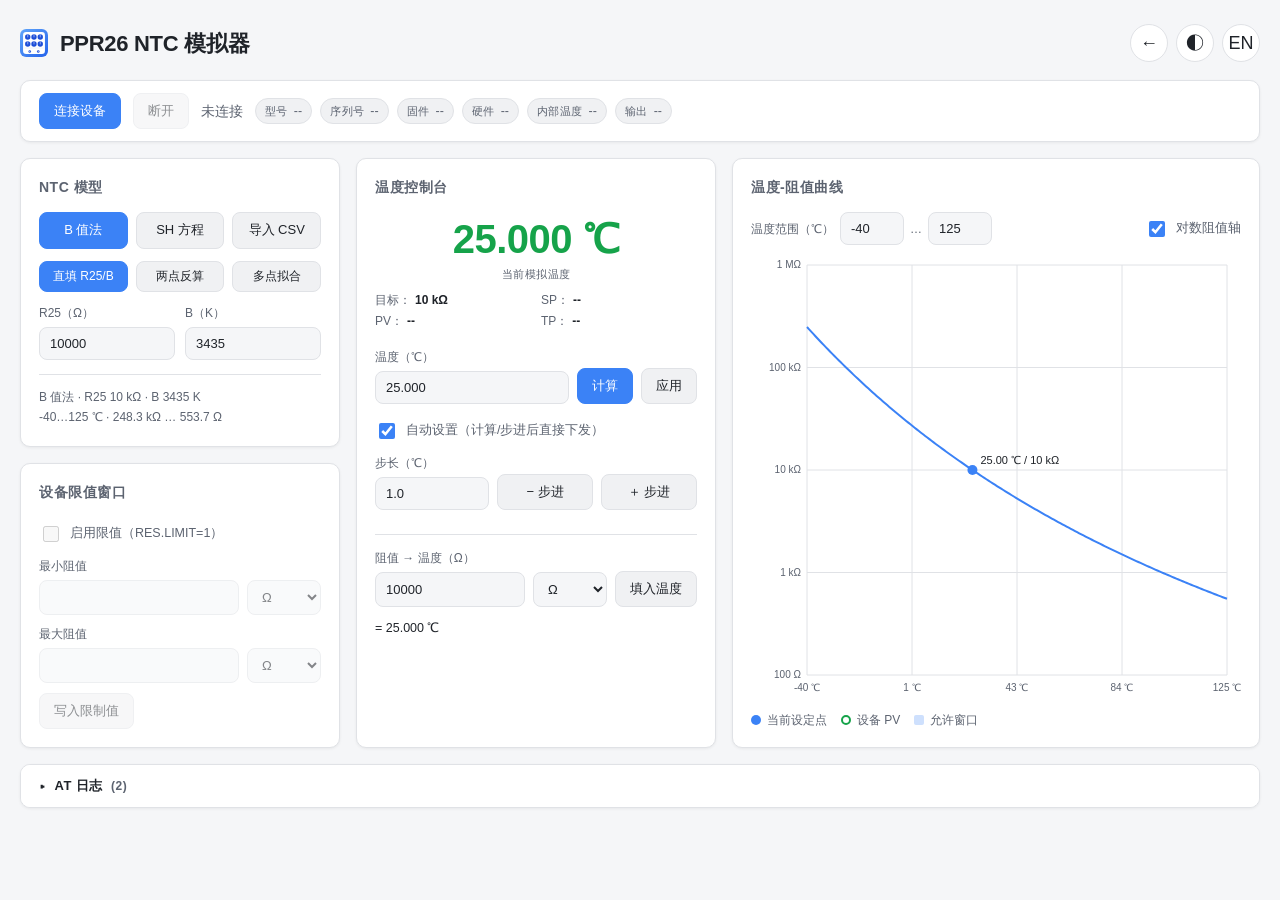
==== webui/ntcsim/index.html @ a54c9d65 "feat: 新增 NTC 模拟器网页上位机（/ntcsim/），含 B 值法/SH/CSV 建模、温度步进、限值窗口与双语使用说明" ====
<!DOCTYPE html>
<html lang="zh-CN">
<head>
    <meta charset="UTF-8">
    <meta name="viewport" content="width=device-width, initial-scale=1.0">
    <meta http-equiv="Cache-Control" content="no-cache, no-store, must-revalidate">
    <meta http-equiv="Pragma" content="no-cache">
    <meta http-equiv="Expires" content="0">
    <title>PPR26 NTC Simulator</title>
    <link rel="icon" type="image/svg+xml" href="resistor_box_logo.svg">
    <!-- Cache-busting: bump the version whenever app.js/style.css/ntc.mjs changes. -->
    <link rel="stylesheet" href="style.css?v=ntcsim-1">
</head>
<body>
    <div class="container wide">
        <header class="header">
            <div class="brand">
                <img class="brand-icon" src="resistor_box_logo.svg" alt="PPR26 logo">
                <h1 data-i18n="page_title">PPR26 NTC 模拟器</h1>
            </div>
            <div class="header-actions">
                <a class="icon-btn" href="../" data-i18n-title="btn_back">←</a>
                <button id="themeToggle" class="icon-btn" data-i18n-title="toggle_theme">◐</button>
                <button id="langToggle" class="icon-btn" data-i18n-title="toggle_lang">EN</button>
            </div>
        </header>

        <main>
            <!-- 连接操作与设备信息同一行（宽度不足时自动换行） -->
            <section class="card info-card">
                <div class="info-line">
                    <button id="btnConnect" class="btn primary" data-i18n="btn_connect">连接设备</button>
                    <button id="btnDisconnect" class="btn" data-i18n="btn_disconnect" disabled>断开</button>
                    <span id="connStatus" class="status">未连接</span>
                    <div id="infoStrip" class="info-strip"></div>
                </div>
            </section>

            <div class="layout">
                <!-- 左栏：NTC 模型（三选一）+ 设备限值窗口 -->
                <div class="col">
                <section class="card">
                    <h2 data-i18n="title_model">NTC 模型</h2>
                    <div class="segmented mode-tabs" id="modelTabs" role="group">
                        <button class="seg-btn" data-mode="beta" data-i18n="mode_beta">B 值法</button>
                        <button class="seg-btn" data-mode="sh" data-i18n="mode_sh">Steinhart-Hart</button>
                        <button class="seg-btn" data-mode="csv" data-i18n="mode_csv">导入 CSV</button>
                    </div>

                    <!-- B 值法：三种子方式，只显示所选一种 -->
                    <div id="panelBeta" class="panel">
                        <div class="segmented sub-tabs" id="betaTabs" role="group">
                            <button class="seg-btn small" data-sub="direct" data-i18n="beta_tab_direct">直填 R25/B</button>
                            <button class="seg-btn small" data-sub="two" data-i18n="beta_tab_two">两点反算</button>
                            <button class="seg-btn small" data-sub="lsq" data-i18n="beta_tab_lsq">多点拟合</button>
                        </div>
                        <div class="sub-panel" id="betaDirect">
                            <div class="field-row">
                                <label class="field">
                                    <span data-i18n="label_r25">R25（Ω）</span>
                                    <input type="text" id="inR25" inputmode="decimal" value="10000" autocomplete="off" spellcheck="false">
                                </label>
                                <label class="field">
                                    <span data-i18n="label_b_value">B（K）</span>
                                    <input type="text" id="inBeta" inputmode="decimal" value="3435" autocomplete="off" spellcheck="false">
                                </label>
                            </div>
                        </div>
                        <div class="sub-panel" id="betaTwo" hidden>
                            <div class="field-row">
                                <label class="field">
                                    <span data-i18n="label_t1">T1（℃）</span>
                                    <input type="text" id="inT1" inputmode="decimal" value="25" autocomplete="off" spellcheck="false">
                                </label>
                                <label class="field">
                                    <span data-i18n="label_r1">R1（Ω）</span>
                                    <input type="text" id="inR1" inputmode="decimal" value="10000" autocomplete="off" spellcheck="false">
                                </label>
                            </div>
                            <div class="field-row">
                                <label class="field">
                                    <span data-i18n="label_t2">T2（℃）</span>
                                    <input type="text" id="inT2" inputmode="decimal" value="85" autocomplete="off" spellcheck="false">
                                </label>
                                <label class="field">
                                    <span data-i18n="label_r2">R2（Ω）</span>
                                    <input type="text" id="inR2" inputmode="decimal" value="1451.3" autocomplete="off" spellcheck="false">
                                </label>
                            </div>
                        </div>
                        <div class="sub-panel" id="betaLsq" hidden>
                            <p class="hint" data-i18n="beta_lsq_hint">填入 2 个以上标定点（推荐 5 个以上）做最小二乘拟合。</p>
                            <div id="betaPoints"></div>
                        </div>
                    </div>

                    <!-- Steinhart-Hart：同样两种子方式（直填系数 / 标定点拟合），只显示所选一种 -->
                    <div id="panelSh" class="panel" hidden>
                        <div class="segmented sub-tabs" id="shTabs" role="group">
                            <button class="seg-btn small" data-sub="direct" data-i18n="sh_tab_direct">直填 A/B/C</button>
                            <button class="seg-btn small" data-sub="points" data-i18n="sh_tab_points">标定点拟合</button>
                        </div>
                        <div class="sub-panel" id="shDirect">
                            <div class="field-row">
                                <label class="field" data-i18n-title="title_sh_a">
                                    <span data-i18n="label_coeff_a">A</span>
                                    <input type="text" id="inShA" inputmode="decimal" value="0.0007081245214315457" autocomplete="off" spellcheck="false">
                                </label>
                                <label class="field" data-i18n-title="title_sh_b">
                                    <span data-i18n="label_coeff_b">B</span>
                                    <input type="text" id="inShB" inputmode="decimal" value="0.00028455941915677839" autocomplete="off" spellcheck="false">
                                </label>
                                <label class="field" data-i18n-title="title_sh_c">
                                    <span data-i18n="label_coeff_c">C</span>
                                    <input type="text" id="inShC" inputmode="decimal" value="3.2000865489266926e-08" autocomplete="off" spellcheck="false">
                                </label>
                            </div>
                            <p class="hint" data-i18n="sh_direct_hint">1/T = A + B·ln R + C·(ln R)³（T 开尔文，R 欧姆）。</p>
                        </div>
                        <div class="sub-panel" id="shPoints" hidden>
                            <p class="hint" data-i18n="sh_hint">填入 3 个以上标定点：正好 3 点用闭式解，多于 3 点用最小二乘。</p>
                            <div id="shPointsTable"></div>
                        </div>
                    </div>

                    <!-- 导入 CSV：原始插值 / 转为 SH 拟合 -->
                    <div id="panelCsv" class="panel" hidden>
                        <div class="csv-drop" id="csvDrop">
                            <input type="file" id="csvFile" accept=".csv,.txt,text/csv" hidden>
                            <button class="btn" id="btnCsvPick" data-i18n="btn_csv_pick">选择 CSV 文件</button>
                            <span class="muted small-text" data-i18n="csv_drop_hint">或将文件拖到此处</span>
                        </div>
                        <div class="segmented sub-tabs" id="csvTabs" role="group">
                            <button class="seg-btn small" data-sub="interp" data-i18n="csv_mode_interp">原始数据插值</button>
                            <button class="seg-btn small" data-sub="fit" data-i18n="csv_mode_fit">转换为 SH 拟合</button>
                        </div>
                        <p class="hint" data-i18n="csv_hint">两列：温度(℃), 电阻(Ω)；支持逗号/分号/制表符分隔，可用 # 注释与表头行。</p>
                        <div id="csvSummary" class="csv-summary muted"></div>
                    </div>

                    <!-- 当前模型摘要 -->
                    <div class="model-summary" id="modelSummary"></div>
                </section>

                <!-- 设备限值窗口：写入设备的 MIN/MAX/LIMIT，超出窗口的设定值会被设备拒绝 -->
                <section class="card">
                    <h2 data-i18n="title_limits">设备限值窗口</h2>
                    <label class="check">
                        <input type="checkbox" id="chkLimitEnable" disabled>
                        <span data-i18n="label_limit_enable">启用限值（RES.LIMIT=1）</span>
                    </label>
                    <div class="ctl-row">
                        <label class="field grow">
                            <span data-i18n="label_min_ohm">最小阻值</span>
                            <div class="input-group">
                                <input type="text" id="inputMin" inputmode="decimal" autocomplete="off" spellcheck="false" disabled>
                                <select id="unitMin" disabled>
                                    <option value="1000">Ω</option>
                                    <option value="1000000">kΩ</option>
                                    <option value="1000000000">MΩ</option>
                                </select>
                            </div>
                        </label>
                    </div>
                    <div class="ctl-row">
                        <label class="field grow">
                            <span data-i18n="label_max_ohm">最大阻值</span>
                            <div class="input-group">
                                <input type="text" id="inputMax" inputmode="decimal" autocomplete="off" spellcheck="false" disabled>
                                <select id="unitMax" disabled>
                                    <option value="1000">Ω</option>
                                    <option value="1000000">kΩ</option>
                                    <option value="1000000000">MΩ</option>
                                </select>
                            </div>
                        </label>
                    </div>
                    <button id="btnWriteLimits" class="btn" data-i18n="btn_write_limits" disabled>写入限制值</button>
                </section>
                </div>

                <!-- 中栏：温度控制台 -->
                <section class="card">
                    <h2 data-i18n="title_console">温度控制台</h2>
                    <div class="big-value">
                        <div id="simTempBig" class="value-num xl pending">25.000 ℃</div>
                        <div class="value-label" data-i18n="label_sim_temp">当前模拟温度</div>
                        <div class="mini-row">
                            <span class="mini-item" data-i18n-title="title_mini_target">
                                <span class="mini-label" data-i18n="mini_target">目标：</span><b id="targetR">--</b>
                            </span>
                            <span class="mini-item" data-i18n-title="title_sp">
                                <span class="mini-label" data-i18n="mini_sp">SP：</span><b id="spR">--</b>
                            </span>
                            <span class="mini-item" data-i18n-title="title_pv">
                                <span class="mini-label" data-i18n="mini_pv">PV：</span><b id="pvR">--</b>
                            </span>
                            <span class="mini-item" data-i18n-title="title_tp">
                                <span class="mini-label" data-i18n="mini_tp">TP：</span><b id="pvTemp">--</b><span id="pvDelta" class="muted"></span>
                            </span>
                        </div>
                    </div>

                    <div class="ctl-row">
                        <label class="field grow">
                            <span data-i18n="label_temp">温度（℃）</span>
                            <input type="text" id="inputTemp" inputmode="decimal" value="25.000" autocomplete="off" spellcheck="false">
                        </label>
                        <button id="btnCalc" class="btn primary" data-i18n="btn_calc">计算</button>
                        <button id="btnApply" class="btn" data-i18n="btn_apply">应用</button>
                    </div>

                    <label class="check">
                        <input type="checkbox" id="chkAuto" checked>
                        <span data-i18n="label_auto_apply">自动设置（计算/步进后直接下发）</span>
                    </label>

                    <div class="ctl-row step-row">
                        <label class="field grow">
                            <span data-i18n="label_step_size">步长（℃）</span>
                            <input type="text" id="inputStepC" inputmode="decimal" value="1.0" autocomplete="off" spellcheck="false">
                        </label>
                        <button id="btnStepDown" class="btn step-btn" data-i18n="btn_step_down">− 步进</button>
                        <button id="btnStepUp" class="btn step-btn" data-i18n="btn_step_up">＋ 步进</button>
                    </div>

                    <div class="divider"></div>

                    <div class="ctl-row">
                        <label class="field grow">
                            <span data-i18n="label_r2t">阻值 → 温度（Ω）</span>
                            <div class="input-group">
                                <input type="text" id="inputR" inputmode="decimal" value="10000" autocomplete="off" spellcheck="false">
                                <select id="unitR">
                                    <option value="1000">Ω</option>
                                    <option value="1000000">kΩ</option>
                                    <option value="1000000000">MΩ</option>
                                </select>
                            </div>
                        </label>
                        <button id="btnFillTemp" class="btn" data-i18n="btn_fill_temp">填入温度</button>
                    </div>
                    <div class="readout" id="rToTReadout">--</div>



                </section>

                <!-- 右栏：温度-阻值曲线 -->
                <section class="card">
                    <h2 data-i18n="title_curve">温度-阻值曲线</h2>
                    <div class="curve-controls">
                        <label class="inline-field">
                            <span data-i18n="label_range">温度范围（℃）</span>
                            <input type="text" id="rangeMin" inputmode="decimal" value="-40" autocomplete="off" spellcheck="false">
                            <span class="muted">…</span>
                            <input type="text" id="rangeMax" inputmode="decimal" value="125" autocomplete="off" spellcheck="false">
                        </label>
                        <label class="check inline">
                            <input type="checkbox" id="chkLogAxis" checked>
                            <span data-i18n="label_log_axis">对数阻值轴</span>
                        </label>
                    </div>
                    <div id="curveWrap" class="curve-wrap">
                        <svg id="curve" role="img" aria-label="temperature-resistance curve"></svg>
                        <div id="curveTip" class="curve-tip" hidden></div>
                    </div>
                    <div class="legend">
                        <span class="legend-item"><i class="dot current"></i><span data-i18n="legend_current">当前设定点</span></span>
                        <span class="legend-item"><i class="dot pv"></i><span data-i18n="legend_pv">设备 PV</span></span>
                        <span class="legend-item"><i class="dot window"></i><span data-i18n="legend_window">允许窗口</span></span>
                    </div>
                </section>
            </div>
        </main>

        <!-- 日志：默认折叠，保持主视图信息密度 -->
        <section class="card log-card">
            <button id="btnLogToggle" class="log-toggle">
                <span id="logToggleIcon">▸</span>
                <span data-i18n="title_log">AT 日志</span>
                <span id="logCount" class="muted small-text"></span>
            </button>
            <div id="logBody" hidden>
                <div class="log-header">
                    <span class="muted small-text" data-i18n="log_header_hint">AT 命令收发记录</span>
                    <button id="btnClearLog" class="btn tiny" data-i18n="btn_clear_log">清空</button>
                </div>
                <pre id="logOutput" class="log-output"></pre>
            </div>
        </section>
    </div>

    <!-- 固件版本不一致提示：故意不提供关闭按钮，ESC 与点击遮罩也不生效，
         只有升级到最新版本（重新检测到版本一致）才会消失。 -->
    <div id="fwModal" class="modal" hidden role="alertdialog" aria-modal="true" aria-labelledby="fwModalTitle">
        <div class="modal-box">
            <div id="fwModalTitle" class="modal-title" data-i18n="fw_modal_title">固件版本不一致</div>
            <p id="fwModalText" class="modal-text"></p>
            <p id="fwModalDfu" class="modal-dfu"></p>
            <p id="fwModalStatus" class="modal-status"></p>
            <p class="modal-note" data-i18n="fw_modal_note"></p>
            <div class="modal-actions">
                <a class="btn primary" href="../bootloader/" data-i18n="fw_modal_upgrade">前往升级</a>
                <button id="fwModalRecheck" class="btn" data-i18n="fw_modal_recheck">重新检测</button>
            </div>
        </div>
    </div>

    <script type="module" src="app.js?v=ntcsim-1"></script>
</body>
</html>
---- webui/ntcsim/style.css ----
/* PPR26 NTC Simulator —— 与 webui/portal、webui/serial、webui/bootloader 共用同一套设计变量与组件风格 */

:root {
    --bg: #f5f6f8;
    --surface: #ffffff;
    --surface-2: #f0f1f3;
    --text: #1f2329;
    --text-2: #5c6370;
    --border: #e0e2e6;
    --accent: #3b82f6;
    --accent-hover: #2563eb;
    --danger: #dc2626;
    --danger-hover: #b91c1c;
    --success: #16a34a;
    --shadow: 0 1px 3px rgba(0, 0, 0, 0.06);
    --radius: 10px;
}

[data-theme="dark"] {
    --bg: #16181d;
    --surface: #1e2128;
    --surface-2: #272a32;
    --text: #e8eaed;
    --text-2: #9aa0a6;
    --border: #30343c;
    --accent: #60a5fa;
    --accent-hover: #3b82f6;
    --danger: #ef4444;
    --danger-hover: #dc2626;
    --success: #22c55e;
    --shadow: 0 1px 3px rgba(0, 0, 0, 0.25);
}

* {
    box-sizing: border-box;
}

body {
    margin: 0;
    font-family: -apple-system, BlinkMacSystemFont, "Segoe UI", Roboto, "Helvetica Neue", Arial, sans-serif;
    background: var(--bg);
    color: var(--text);
    line-height: 1.5;
    transition: background 0.2s ease, color 0.2s ease;
}

/* 比 serial 页更宽（信息密度更大） */
.container {
    max-width: 1280px;
    margin: 0 auto;
    padding: 24px 20px;
}

.header {
    display: flex;
    justify-content: space-between;
    align-items: center;
    margin-bottom: 18px;
}

.brand {
    display: flex;
    align-items: center;
    gap: 12px;
}

.header-actions {
    display: flex;
    gap: 8px;
}

.brand-icon {
    width: 28px;
    height: 28px;
    display: block;
    flex: none;
}

h1 {
    margin: 0;
    font-size: 22px;
    font-weight: 600;
    letter-spacing: -0.3px;
}

h2 {
    margin: 0 0 14px 0;
    font-size: 14px;
    font-weight: 600;
    color: var(--text-2);
    text-transform: uppercase;
    letter-spacing: 0.5px;
}

.card {
    background: var(--surface);
    border: 1px solid var(--border);
    border-radius: var(--radius);
    box-shadow: var(--shadow);
    padding: 18px;
    margin-bottom: 16px;
    transition: background 0.2s ease, border-color 0.2s ease;
}

.row {
    display: flex;
    align-items: center;
    flex-wrap: wrap;
    gap: 12px;
}

.status {
    font-size: 14px;
    color: var(--text-2);
}

.status.connected {
    color: var(--success);
    font-weight: 500;
}

.hint {
    margin: 10px 0 0 0;
    font-size: 12px;
    line-height: 1.5;
    color: var(--text-2);
    opacity: 0.9;
}

.muted {
    color: var(--text-2);
}

.small-text {
    font-size: 12px;
}

.btn {
    display: inline-flex;
    align-items: center;
    justify-content: center;
    border: 1px solid var(--border);
    border-radius: 8px;
    padding: 8px 14px;
    font-size: 13px;
    font-weight: 500;
    background: var(--surface-2);
    color: var(--text);
    cursor: pointer;
    transition: background 0.15s ease, border-color 0.15s ease, transform 0.05s ease;
    user-select: none;
    white-space: nowrap;
}

.btn:hover {
    background: var(--border);
}

.btn:active {
    transform: translateY(1px);
}

.btn.primary {
    background: var(--accent);
    border-color: var(--accent);
    color: #fff;
}

.btn.primary:hover {
    background: var(--accent-hover);
    border-color: var(--accent-hover);
}

.btn.tiny {
    padding: 6px 10px;
    font-size: 12px;
}

.btn:disabled {
    opacity: 0.5;
    cursor: not-allowed;
}

.icon-btn {
    width: 38px;
    height: 38px;
    border-radius: 50%;
    border: 1px solid var(--border);
    background: var(--surface);
    color: var(--text);
    font-size: 18px;
    cursor: pointer;
    display: flex;
    align-items: center;
    justify-content: center;
    text-decoration: none;
    transition: background 0.15s ease;
}

.icon-btn:hover {
    background: var(--surface-2);
}

/* ---------------- 三栏布局 ---------------- */

.layout {
    display: grid;
    grid-template-columns: 320px 360px minmax(420px, 1fr);
    gap: 16px;
    /* 与卡片间距保持一致：布局区与下方日志卡之间也留 16px */
    margin-bottom: 16px;
    /* 默认 stretch：三列上下等高 */
}

/* 卡片纵向排列，便于曲线等内容按剩余高度自适应 */
.layout > .card {
    display: flex;
    flex-direction: column;
}

/* 左栏是两张卡片（模型 + 设备限值窗口）的纵向堆叠 */
.layout > .col {
    display: flex;
    flex-direction: column;
    gap: 16px;
    min-width: 0;
}

.layout > .col > .card {
    margin-bottom: 0;
}

/* 第二张卡片吸收剩余高度，让左栏底部与其它两栏对齐 */
.layout > .col > .card:last-child {
    flex: 1 1 auto;
}

.layout > .card {
    margin-bottom: 0;
}

/* ---------------- 设备信息条 ---------------- */

.info-card {
    padding: 12px 18px;
}

/* 连接按钮、状态与设备信息同一行；宽度不足时整体换行 */
.info-line {
    display: flex;
    flex-wrap: wrap;
    align-items: center;
    gap: 8px 12px;
}

.info-strip {
    display: flex;
    flex-wrap: wrap;
    align-items: center;
    gap: 6px 8px;
    font-size: 12.5px;
    font-variant-numeric: tabular-nums;
}

.info-strip .chip {
    display: inline-flex;
    align-items: baseline;
    gap: 6px;
    padding: 3px 9px;
    border: 1px solid var(--border);
    border-radius: 999px;
    background: var(--surface-2);
    white-space: nowrap;
}

.info-strip .chip-label {
    color: var(--text-2);
    font-size: 11px;
    text-transform: uppercase;
    letter-spacing: 0.4px;
}

.info-strip .chip-value {
    font-weight: 600;
}

.info-strip .chip-value.muted {
    font-weight: 500;
}

/* ---------------- 分段控件 / 选项卡 ---------------- */

.segmented {
    display: flex;
    flex-wrap: wrap;
    gap: 8px;
}

.mode-tabs .seg-btn {
    flex: 1 1 0;
    min-width: 0;
    padding: 9px 10px;
    font-size: 13px;
    /* 长标签（Steinhart-Hart）在窄栏里换行显示，不截断 */
    white-space: normal;
    line-height: 1.3;
}

.sub-tabs {
    margin-top: 10px;
    margin-bottom: 12px;
}

.seg-btn {
    flex: 1 1 0;
    min-width: 88px;
    padding: 10px 14px;
    border: 1px solid var(--border);
    border-radius: 8px;
    background: var(--surface-2);
    color: var(--text);
    font-size: 13px;
    font-weight: 500;
    font-family: inherit;
    cursor: pointer;
    transition: background 0.15s ease, border-color 0.15s ease, color 0.15s ease;
    white-space: nowrap;
}

.seg-btn.small {
    padding: 6px 8px;
    font-size: 12px;
    min-width: 0;
    /* 英文标签较长时换行显示，高度固定，切换时不抖动 */
    white-space: normal;
    line-height: 1.25;
    min-height: 2.6em;
    display: inline-flex;
    align-items: center;
    justify-content: center;
    text-align: center;
}

.seg-btn:hover {
    background: var(--border);
}

.seg-btn.active {
    background: var(--accent);
    border-color: var(--accent);
    color: #fff;
}

.seg-btn:disabled {
    opacity: 0.5;
    cursor: not-allowed;
}

.panel {
    margin-top: 12px;
}

.sub-panel {
    margin-top: 4px;
}

/* ---------------- 表单 ---------------- */

.field-row {
    display: flex;
    gap: 10px;
    margin-bottom: 10px;
}

.field {
    flex: 1 1 0;
    min-width: 0;
    display: flex;
    flex-direction: column;
    gap: 5px;
    font-size: 12px;
    color: var(--text-2);
}

.field.grow {
    flex: 1 1 auto;
}

.inline-field {
    display: inline-flex;
    align-items: center;
    gap: 6px;
    font-size: 12px;
    color: var(--text-2);
}

.inline-field input[type="text"] {
    width: 64px;
}

.input-group {
    display: flex;
    gap: 8px;
}

.input-group input[type="text"] {
    flex: 1 1 auto;
    min-width: 0;
}

.input-group select {
    flex: none;
    width: 74px;
}

input[type="text"],
select {
    padding: 8px 10px;
    border: 1px solid var(--border);
    border-radius: 8px;
    background: var(--bg);
    color: var(--text);
    font-size: 13px;
    font-family: inherit;
    outline: none;
    transition: border-color 0.15s ease, background 0.2s ease;
}

input[type="text"] {
    font-variant-numeric: tabular-nums;
}

input[type="text"]:focus,
select:focus {
    border-color: var(--accent);
}

input[type="text"]:disabled,
select:disabled {
    opacity: 0.55;
}

.check {
    display: inline-flex;
    align-items: center;
    gap: 8px;
    margin: 6px 0 12px 0;
    font-size: 12.5px;
    color: var(--text-2);
    cursor: pointer;
    user-select: none;
}

.check.inline {
    margin: 0;
}

.check input[type="checkbox"] {
    width: 16px;
    height: 16px;
    accent-color: var(--accent);
    cursor: pointer;
}

.divider {
    height: 1px;
    background: var(--border);
    margin: 14px 0;
}

/* ---------------- 标定点表 ---------------- */

.points-table {
    width: 100%;
    border-collapse: collapse;
    font-size: 12.5px;
}

.points-table th {
    text-align: left;
    font-weight: 500;
    color: var(--text-2);
    font-size: 11px;
    text-transform: uppercase;
    letter-spacing: 0.4px;
    padding: 0 4px 6px 0;
}

.points-table td {
    padding: 0 4px 6px 0;
}

.points-table input[type="text"] {
    width: 100%;
    padding: 6px 8px;
    font-size: 12.5px;
}

.points-table td.actions {
    width: 30px;
    padding-right: 0;
}

.points-table .row-del {
    border: none;
    background: none;
    color: var(--text-2);
    font-size: 15px;
    cursor: pointer;
    padding: 2px 6px;
    border-radius: 6px;
    line-height: 1;
}

.points-table .row-del:hover {
    color: var(--danger);
    background: var(--surface-2);
}

.points-foot {
    display: flex;
    justify-content: space-between;
    align-items: center;
    margin-top: 6px;
    gap: 8px;
}

/* ---------------- CSV ---------------- */

.csv-drop {
    display: flex;
    flex-direction: column;
    align-items: center;
    gap: 8px;
    padding: 16px 12px;
    border: 1px dashed var(--border);
    border-radius: 8px;
    background: var(--surface-2);
    text-align: center;
}

.csv-drop.dragover {
    border-color: var(--accent);
    background: var(--surface);
}

.csv-summary {
    margin-top: 10px;
    font-size: 12px;
    font-variant-numeric: tabular-nums;
    white-space: pre-wrap;
}

/* ---------------- 模型摘要 ---------------- */

.model-summary {
    margin-top: 14px;
    padding-top: 12px;
    border-top: 1px solid var(--border);
    font-size: 12px;
    line-height: 1.7;
    color: var(--text-2);
    font-variant-numeric: tabular-nums;
    white-space: pre-wrap;
    word-break: normal;
    overflow-wrap: break-word;   /* 只在必要时折行，避免把数字从中间断开 */
}

.model-summary b {
    color: var(--text);
}

.model-summary .warn {
    color: var(--danger);
}

/* ---------------- 温度控制台 ---------------- */

.big-value {
    text-align: center;
    padding: 4px 0 14px 0;
}

.value-num {
    font-size: 22px;
    font-weight: 600;
    font-variant-numeric: tabular-nums;
}

.value-num.xl {
    font-size: 40px;
    line-height: 1.15;
    letter-spacing: -0.5px;
}

/* 状态色：绿色 = 仅本地计算（未下发），红色 = 已下发到设备（端子已生效） */
.value-num.xl.pending {
    color: var(--success);
}

.value-num.xl.applied {
    color: var(--danger);
}

.value-label {
    margin-top: 4px;
    font-size: 11px;
    color: var(--text-2);
    text-transform: uppercase;
    letter-spacing: 0.5px;
}

/* 温度下方的读数：始终 2×2 两行、行高固定，内容变化不影响下方控件位置 */
.mini-row {
    display: grid;
    grid-template-columns: repeat(2, minmax(0, 1fr));
    grid-auto-rows: 1.35rem;
    gap: 0 10px;
    margin: 8px auto 0;
    max-width: 330px;
    font-size: 12px;
    font-variant-numeric: tabular-nums;
    text-align: left;
}

.mini-item {
    display: flex;
    align-items: baseline;
    gap: 4px;
    min-width: 0;
    cursor: help;
}

.mini-label {
    color: var(--text-2);
    flex: none;
}

.mini-item b {
    font-weight: 600;
    min-width: 0;
    overflow: hidden;
    text-overflow: ellipsis;
    white-space: nowrap;
}

.ctl-row {
    display: flex;
    align-items: flex-end;
    gap: 8px;
    margin-bottom: 10px;
}

/* 步进行：步长输入框与两个步进按钮平分整行宽度 */
.step-row .field {
    flex: 1 1 34%;
}

.step-row .step-btn {
    flex: 1 1 0;
    min-width: 96px;
}

.readout {
    font-size: 12.5px;
    font-variant-numeric: tabular-nums;
    line-height: 1.9;
}

.readout-line {
    display: flex;
    flex-wrap: wrap;
    align-items: baseline;
    gap: 6px;
}

.readout-line > span:first-child {
    color: var(--text-2);
}

.readout-line b {
    font-weight: 600;
}

/* ---------------- 曲线 ---------------- */

.curve-controls {
    display: flex;
    flex-wrap: wrap;
    justify-content: space-between;
    align-items: center;
    gap: 10px;
    margin-bottom: 8px;
}

.curve-wrap {
    position: relative;
    width: 100%;
    /* 占满卡片剩余高度（不低于 260px），卡片变高时曲线跟着变高 */
    flex: 1 1 auto;
    min-height: 260px;
}

.curve-wrap svg {
    display: block;
    width: 100%;
    height: 100%;
    touch-action: none;
}

.curve-tip {
    position: absolute;
    z-index: 5;
    pointer-events: none;
    padding: 4px 8px;
    border: 1px solid var(--border);
    border-radius: 6px;
    background: var(--surface);
    box-shadow: var(--shadow);
    font-size: 12px;
    font-variant-numeric: tabular-nums;
    white-space: nowrap;
}

.legend {
    display: flex;
    flex-wrap: wrap;
    gap: 14px;
    margin-top: 8px;
    font-size: 12px;
    color: var(--text-2);
}

.legend-item {
    display: inline-flex;
    align-items: center;
    gap: 6px;
}

.legend .dot {
    width: 10px;
    height: 10px;
    border-radius: 50%;
    display: inline-block;
}

.legend .dot.current {
    background: var(--accent);
}

.legend .dot.pv {
    border: 2px solid var(--success);
    background: transparent;
}

.legend .dot.window {
    border-radius: 2px;
    background: var(--accent);
    opacity: 0.25;
}

/* ---------------- 日志（默认折叠） ---------------- */

.log-card {
    padding: 0;
    overflow: hidden;
}

.log-toggle {
    display: flex;
    align-items: center;
    gap: 8px;
    width: 100%;
    padding: 12px 18px;
    border: none;
    background: var(--surface);
    color: var(--text);
    font-family: inherit;
    font-size: 13px;
    font-weight: 600;
    text-transform: uppercase;
    letter-spacing: 0.5px;
    cursor: pointer;
    text-align: left;
}

.log-toggle:hover {
    background: var(--surface-2);
}

.log-header {
    display: flex;
    justify-content: space-between;
    align-items: center;
    padding: 10px 18px;
    border-top: 1px solid var(--border);
    border-bottom: 1px solid var(--border);
    background: var(--surface-2);
}

.log-output {
    margin: 0;
    padding: 14px 18px;
    min-height: 140px;
    max-height: 320px;
    overflow-y: auto;
    font-family: "SFMono-Regular", Consolas, "Liberation Mono", Menlo, monospace;
    font-size: 12px;
    line-height: 1.6;
    color: var(--text);
    background: var(--surface);
    white-space: pre-wrap;
    word-break: break-all;
}

/* ---------------- 固件版本不一致提示（不可关闭） ---------------- */

.modal {
    position: fixed;
    inset: 0;
    z-index: 100;
    display: flex;
    align-items: center;
    justify-content: center;
    padding: 20px;
    background: rgba(0, 0, 0, 0.55);
}

.modal[hidden] {
    display: none;
}

.modal-box {
    width: 100%;
    max-width: 480px;
    padding: 24px;
    border: 1px solid var(--border);
    border-radius: var(--radius);
    background: var(--surface);
    box-shadow: 0 12px 40px rgba(0, 0, 0, 0.35);
}

.modal-title {
    margin-bottom: 12px;
    font-size: 17px;
    font-weight: 600;
    color: var(--danger);
}

.modal-text {
    margin: 0 0 8px 0;
    font-size: 14px;
    word-break: break-all;
}

.modal-status,
.modal-dfu {
    margin: 0 0 8px 0;
    font-size: 13px;
    word-break: break-all;
}

.modal-status {
    color: var(--danger);
}

.modal-status:empty,
.modal-dfu:empty {
    display: none;
}

.modal-dfu {
    color: var(--text-2);
}

.modal-dfu.ok {
    color: var(--success);
}

.modal-dfu.err {
    color: var(--danger);
}

.modal-note {
    margin: 0 0 18px 0;
    font-size: 12px;
    line-height: 1.5;
    color: var(--text-2);
}

.modal-actions {
    display: flex;
    flex-wrap: wrap;
    gap: 10px;
}

.modal-actions .btn {
    text-decoration: none;
}

/* ---------------- 响应式：1280 → 两栏 → 单栏 ---------------- */

@media (max-width: 1180px) {
    .layout {
        grid-template-columns: 320px minmax(0, 1fr);
    }

    /* 曲线卡片（第三列）跨满整行 */
    .layout > .card:nth-of-type(2) {
        grid-column: 1 / -1;
    }
}

@media (max-width: 900px) {
    /* 窄屏下步进行允许换行，按钮仍铺满 */
    .step-row {
        flex-wrap: wrap;
    }

    .step-row .field {
        flex: 1 1 100%;
    }
}

@media (max-width: 760px) {
    .container {
        padding: 18px 14px;
    }

    .layout {
        grid-template-columns: 1fr;
    }

    .value-num.xl {
        font-size: 32px;
    }

    .info-strip {
        gap: 4px 8px;
    }
}
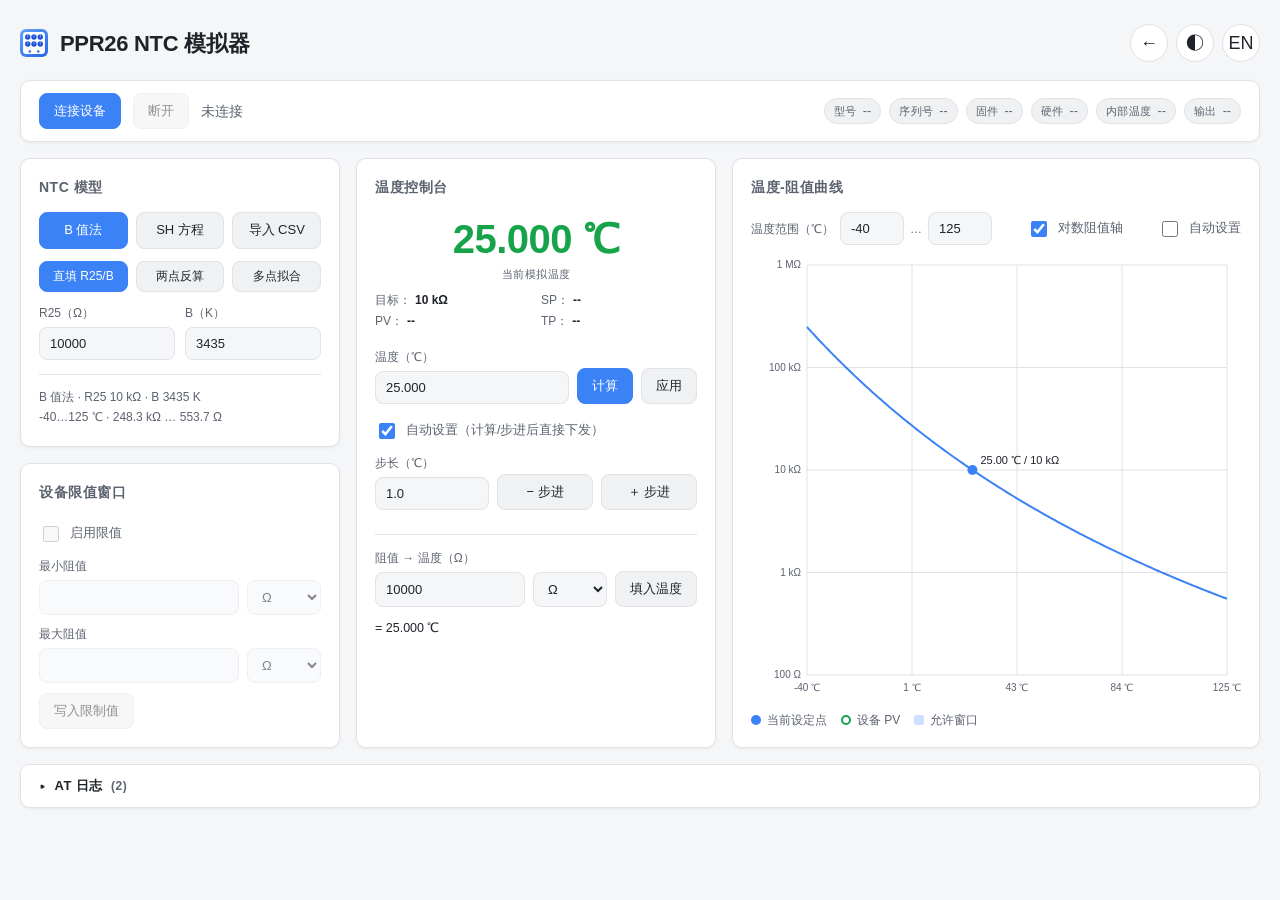
==== commit 0c22910c: "feat: NTC 模拟器交互调整（曲线拖拽选点与自动下发、硬件量程/限值窗口夹取、信息条右对齐、限值文案精简）" ====
--- a/webui/ntcsim/index.html
+++ b/webui/ntcsim/index.html
@@ -260,6 +260,10 @@
                             <input type="checkbox" id="chkLogAxis" checked>
                             <span data-i18n="label_log_axis">对数阻值轴</span>
                         </label>
+                        <label class="check inline" data-i18n-title="title_curve_auto_apply">
+                            <input type="checkbox" id="chkCurveApply">
+                            <span data-i18n="label_curve_auto_apply">自动设置</span>
+                        </label>
                     </div>
                     <div id="curveWrap" class="curve-wrap">
                         <svg id="curve" role="img" aria-label="temperature-resistance curve"></svg>
--- a/webui/ntcsim/style.css
+++ b/webui/ntcsim/style.css
@@ -257,7 +257,10 @@
     display: flex;
     flex-wrap: wrap;
     align-items: center;
+    justify-content: flex-end;
     gap: 6px 8px;
+    /* 设备信息靠右对齐（与左侧的连接按钮分别占据一行的两端） */
+    margin-left: auto;
     font-size: 12.5px;
     font-variant-numeric: tabular-nums;
 }
@@ -699,6 +702,9 @@
     /* 占满卡片剩余高度（不低于 260px），卡片变高时曲线跟着变高 */
     flex: 1 1 auto;
     min-height: 260px;
+    /* 图表内禁用文字选择：拖拽只平移视图，不会选中标签文字 */
+    -webkit-user-select: none;
+    user-select: none;
 }
 
 .curve-wrap svg {
@@ -706,6 +712,11 @@
     width: 100%;
     height: 100%;
     touch-action: none;
+    cursor: crosshair;
+}
+
+.curve-wrap svg.dragging {
+    cursor: ew-resize;
 }
 
 .curve-tip {
